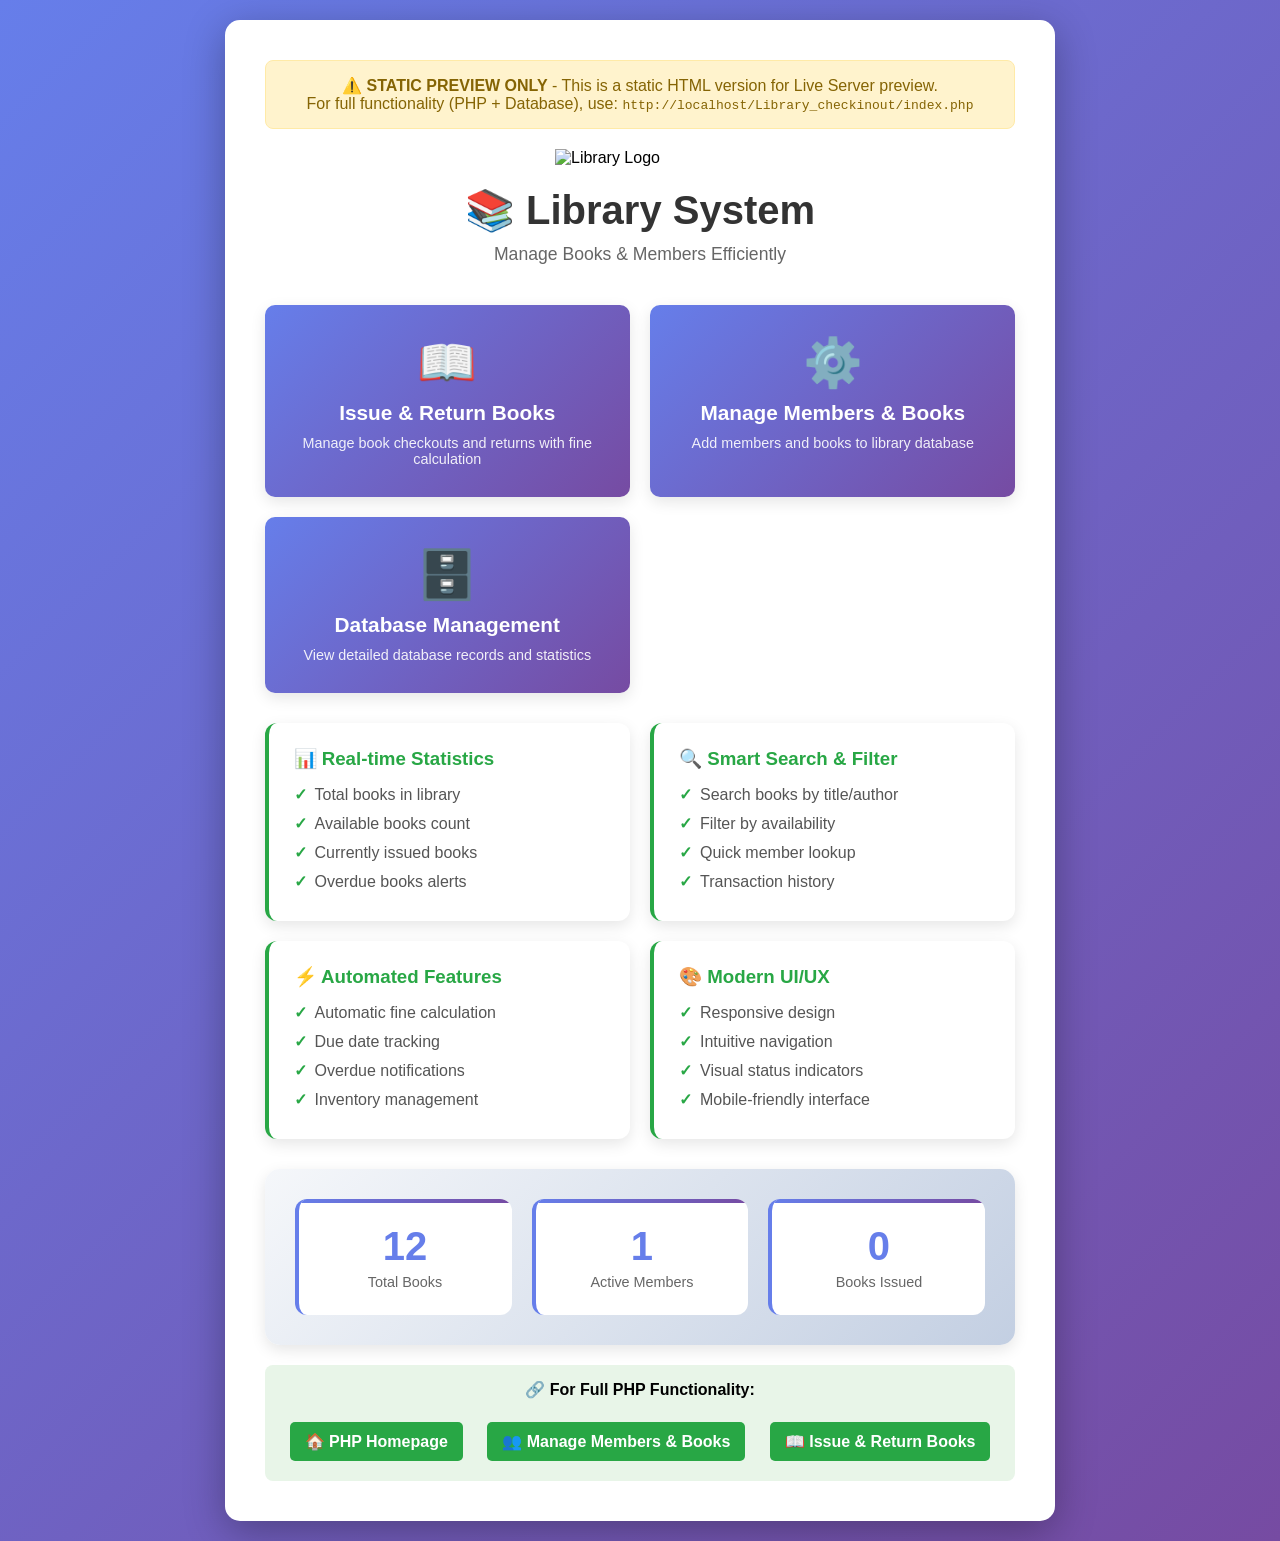
==== index.html @ 7fe64bcc "Add files via upload" ====
<!DOCTYPE html>
<html lang="en">
<head>
    <meta charset="UTF-8">
    <meta name="viewport" content="width=device-width, initial-scale=1.0">
    <title>Library Check-in/Check-out System - Static Preview</title>
    <style>
        * { margin: 0; padding: 0; box-sizing: border-box; }
        body {
            font-family: 'Segoe UI', Tahoma, Geneva, Verdana, sans-serif;
            background: linear-gradient(135deg, #667eea 0%, #764ba2 100%);
            min-height: 100vh;
            display: flex;
            justify-content: center;
            align-items: center;
            padding: 20px;
        }
        .container {
            max-width: 1000px;
            background: white;
            border-radius: 15px;
            box-shadow: 0 10px 40px rgba(0,0,0,0.3);
            padding: 40px;
        }
        .logo {
            display: block;
            margin: 0 auto 20px;
            max-width: 170px;
            height: auto;
        }
        h1 {
            text-align: center;
            color: #333;
            margin-bottom: 10px;
            font-size: 2.5em;
        }
        .subtitle {
            text-align: center;
            color: #666;
            margin-bottom: 40px;
            font-size: 1.1em;
        }
        .menu-grid {
            display: grid;
            grid-template-columns: repeat(auto-fit, minmax(250px, 1fr));
            gap: 20px;
            margin-bottom: 30px;
        }
        .menu-card {
            background: linear-gradient(135deg, #667eea 0%, #764ba2 100%);
            padding: 30px;
            border-radius: 10px;
            text-align: center;
            text-decoration: none;
            color: white;
            transition: transform 0.3s, box-shadow 0.3s;
            box-shadow: 0 5px 15px rgba(0,0,0,0.1);
        }
        .menu-card:hover {
            transform: translateY(-5px) scale(1.05);
            box-shadow: 0 15px 35px rgba(0,0,0,0.3);
        }
        .menu-card .icon {
            font-size: 3em;
            margin-bottom: 10px;
            transition: transform 0.3s;
        }
        .menu-card:hover .icon {
            transform: scale(1.2);
        }
        .menu-card h2 {
            font-size: 1.3em;
            margin-bottom: 10px;
        }
        .menu-card p {
            font-size: 0.9em;
            opacity: 0.9;
        }
        .stats {
            background: linear-gradient(135deg, #f5f7fa 0%, #c3cfe2 100%);
            padding: 30px;
            border-radius: 15px;
            display: grid;
            grid-template-columns: repeat(auto-fit, minmax(200px, 1fr));
            gap: 20px;
            margin-top: 30px;
            box-shadow: 0 5px 15px rgba(0,0,0,0.1);
        }
        .stat {
            background: white;
            padding: 25px;
            border-radius: 12px;
            text-align: center;
            border-left: 4px solid #667eea;
            transition: transform 0.3s, box-shadow 0.3s;
            position: relative;
            overflow: hidden;
        }
        .stat::before {
            content: '';
            position: absolute;
            top: 0;
            left: 0;
            right: 0;
            height: 4px;
            background: linear-gradient(90deg, #667eea, #764ba2);
        }
        .stat:hover {
            transform: translateY(-3px);
            box-shadow: 0 8px 25px rgba(0,0,0,0.15);
        }
        .stat-number {
            font-size: 2.5em;
            font-weight: bold;
            color: #667eea;
            margin-bottom: 5px;
            transition: color 0.3s;
        }
        .stat:hover .stat-number {
            color: #764ba2;
        }
        .stat-label {
            color: #666;
            font-size: 0.9em;
            margin-top: 5px;
            font-weight: 500;
        }
        .features {
            margin-top: 30px;
            display: grid;
            grid-template-columns: repeat(auto-fit, minmax(300px, 1fr));
            gap: 20px;
        }
        .feature-card {
            background: white;
            padding: 25px;
            border-radius: 12px;
            box-shadow: 0 5px 15px rgba(0,0,0,0.1);
            border-left: 4px solid #28a745;
        }
        .feature-card h3 {
            color: #28a745;
            margin-bottom: 10px;
        }
        .feature-card ul {
            list-style: none;
            padding: 0;
        }
        .feature-card li {
            padding: 5px 0;
            color: #555;
        }
        .feature-card li::before {
            content: "✓";
            color: #28a745;
            font-weight: bold;
            margin-right: 8px;
        }
        .notice {
            background: #fff3cd;
            color: #856404;
            padding: 15px;
            border-radius: 8px;
            margin-bottom: 20px;
            border: 1px solid #ffeaa7;
            text-align: center;
        }
        .php-links {
            text-align: center;
            margin-top: 20px;
            padding: 15px;
            background: #e8f5e8;
            border-radius: 8px;
        }
        .php-links a {
            display: inline-block;
            margin: 5px 10px;
            padding: 10px 15px;
            background: #28a745;
            color: white;
            text-decoration: none;
            border-radius: 5px;
            font-weight: bold;
        }
        .php-links a:hover {
            background: #218838;
        }
    </style>
</head>
<body>
<div class="container">
    <div class="notice">
        ⚠️ <strong>STATIC PREVIEW ONLY</strong> - This is a static HTML version for Live Server preview.<br>
        For full functionality (PHP + Database), use: <code>http://localhost/Library_checkinout/index.php</code>
    </div>

    <img src="logo.jpg" alt="Library Logo" class="logo">
    <h1>📚 Library System</h1>
    <p class="subtitle">Manage Books & Members Efficiently</p>

    <div class="menu-grid">
        <a href="#" class="menu-card" onclick="showDemo('issue-return')">
            <div class="icon">📖</div>
            <h2>Issue & Return Books</h2>
            <p>Manage book checkouts and returns with fine calculation</p>
        </a>

        <a href="#" class="menu-card" onclick="showDemo('manage')">
            <div class="icon">⚙️</div>
            <h2>Manage Members & Books</h2>
            <p>Add members and books to library database</p>
        </a>

        <a href="#" class="menu-card" onclick="showDemo('database')">
            <div class="icon">🗄️</div>
            <h2>Database Management</h2>
            <p>View detailed database records and statistics</p>
        </a>
    </div>

    <!-- Features Section -->
    <div class="features">
        <div class="feature-card">
            <h3>📊 Real-time Statistics</h3>
            <ul>
                <li>Total books in library</li>
                <li>Available books count</li>
                <li>Currently issued books</li>
                <li>Overdue books alerts</li>
            </ul>
        </div>
        <div class="feature-card">
            <h3>🔍 Smart Search & Filter</h3>
            <ul>
                <li>Search books by title/author</li>
                <li>Filter by availability</li>
                <li>Quick member lookup</li>
                <li>Transaction history</li>
            </ul>
        </div>
        <div class="feature-card">
            <h3>⚡ Automated Features</h3>
            <ul>
                <li>Automatic fine calculation</li>
                <li>Due date tracking</li>
                <li>Overdue notifications</li>
                <li>Inventory management</li>
            </ul>
        </div>
        <div class="feature-card">
            <h3>🎨 Modern UI/UX</h3>
            <ul>
                <li>Responsive design</li>
                <li>Intuitive navigation</li>
                <li>Visual status indicators</li>
                <li>Mobile-friendly interface</li>
            </ul>
        </div>
    </div>

    <!-- Statistics -->
    <div class="stats">
        <div class="stat">
            <div class="stat-number">--</div>
            <div class="stat-label">Total Books</div>
        </div>

        <div class="stat">
            <div class="stat-number">--</div>
            <div class="stat-label">Active Members</div>
        </div>

        <div class="stat">
            <div class="stat-number">--</div>
            <div class="stat-label">Books Issued</div>
        </div>
    </div>

    <div class="php-links">
        <strong>🔗 For Full PHP Functionality:</strong><br><br>
        <a href="http://localhost/Library_checkinout/index.php">🏠 PHP Homepage</a>
        <a href="http://localhost/Library_checkinout/manage.php">👥 Manage Members & Books</a>
        <a href="http://localhost/Library_checkinout/checkincheckout.php">📖 Issue & Return Books</a>
    </div>
</div>

<script>
// Add interactivity for the preview
document.addEventListener('DOMContentLoaded', function() {
    const cards = document.querySelectorAll('.menu-card');
    cards.forEach(card => {
        card.addEventListener('mouseenter', function() {
            this.style.transform = 'translateY(-5px) scale(1.05)';
        });
        card.addEventListener('mouseleave', function() {
            this.style.transform = 'translateY(0) scale(1)';
        });
    });

    // Animate stats on load
    animateStats();
});

// Demo functions for different sections
function showDemo(section) {
    const messages = {
        'issue-return': '📖 Issue & Return Books Demo\n\n• Select available books from dropdown\n• Choose active members\n• Set issue and due dates\n• Return books with automatic fine calculation\n• View currently issued books with due date warnings\n\n⚠️ This is a static preview. Use PHP version for full functionality!',
        'manage': '⚙️ Manage Members & Books Demo\n\n• Add new library members with contact info\n• Add books with title, author, ISBN, and quantity\n• View all members and their status\n• View all books and availability\n• Edit or deactivate members\n\n⚠️ This is a static preview. Use PHP version for full functionality!',
        'database': '🗄️ Database Management Demo\n\n• View complete transaction history\n• Track book circulation patterns\n• Monitor member activity\n• Generate reports and statistics\n• Database backup and maintenance\n\n⚠️ This is a static preview. Use PHP version for full functionality!'
    };

    alert(messages[section] || 'Demo not available');
}

// Animate statistics
function animateStats() {
    const stats = [
        { element: document.querySelectorAll('.stat-number')[0], target: 25 },
        { element: document.querySelectorAll('.stat-number')[1], target: 12 },
        { element: document.querySelectorAll('.stat-number')[2], target: 5 }
    ];

    stats.forEach((stat, index) => {
        let current = 0;
        const increment = stat.target / 50;
        const timer = setInterval(() => {
            current += increment;
            if (current >= stat.target) {
                current = stat.target;
                clearInterval(timer);
            }
            stat.element.textContent = Math.floor(current);
        }, 50 + (index * 100));
    });
}

// Add click animations to feature cards
document.addEventListener('click', function(e) {
    if (e.target.closest('.feature-card')) {
        const card = e.target.closest('.feature-card');
        card.style.transform = 'scale(0.98)';
        setTimeout(() => {
            card.style.transform = 'scale(1)';
        }, 150);
    }
});
</script>
</body>
</html>
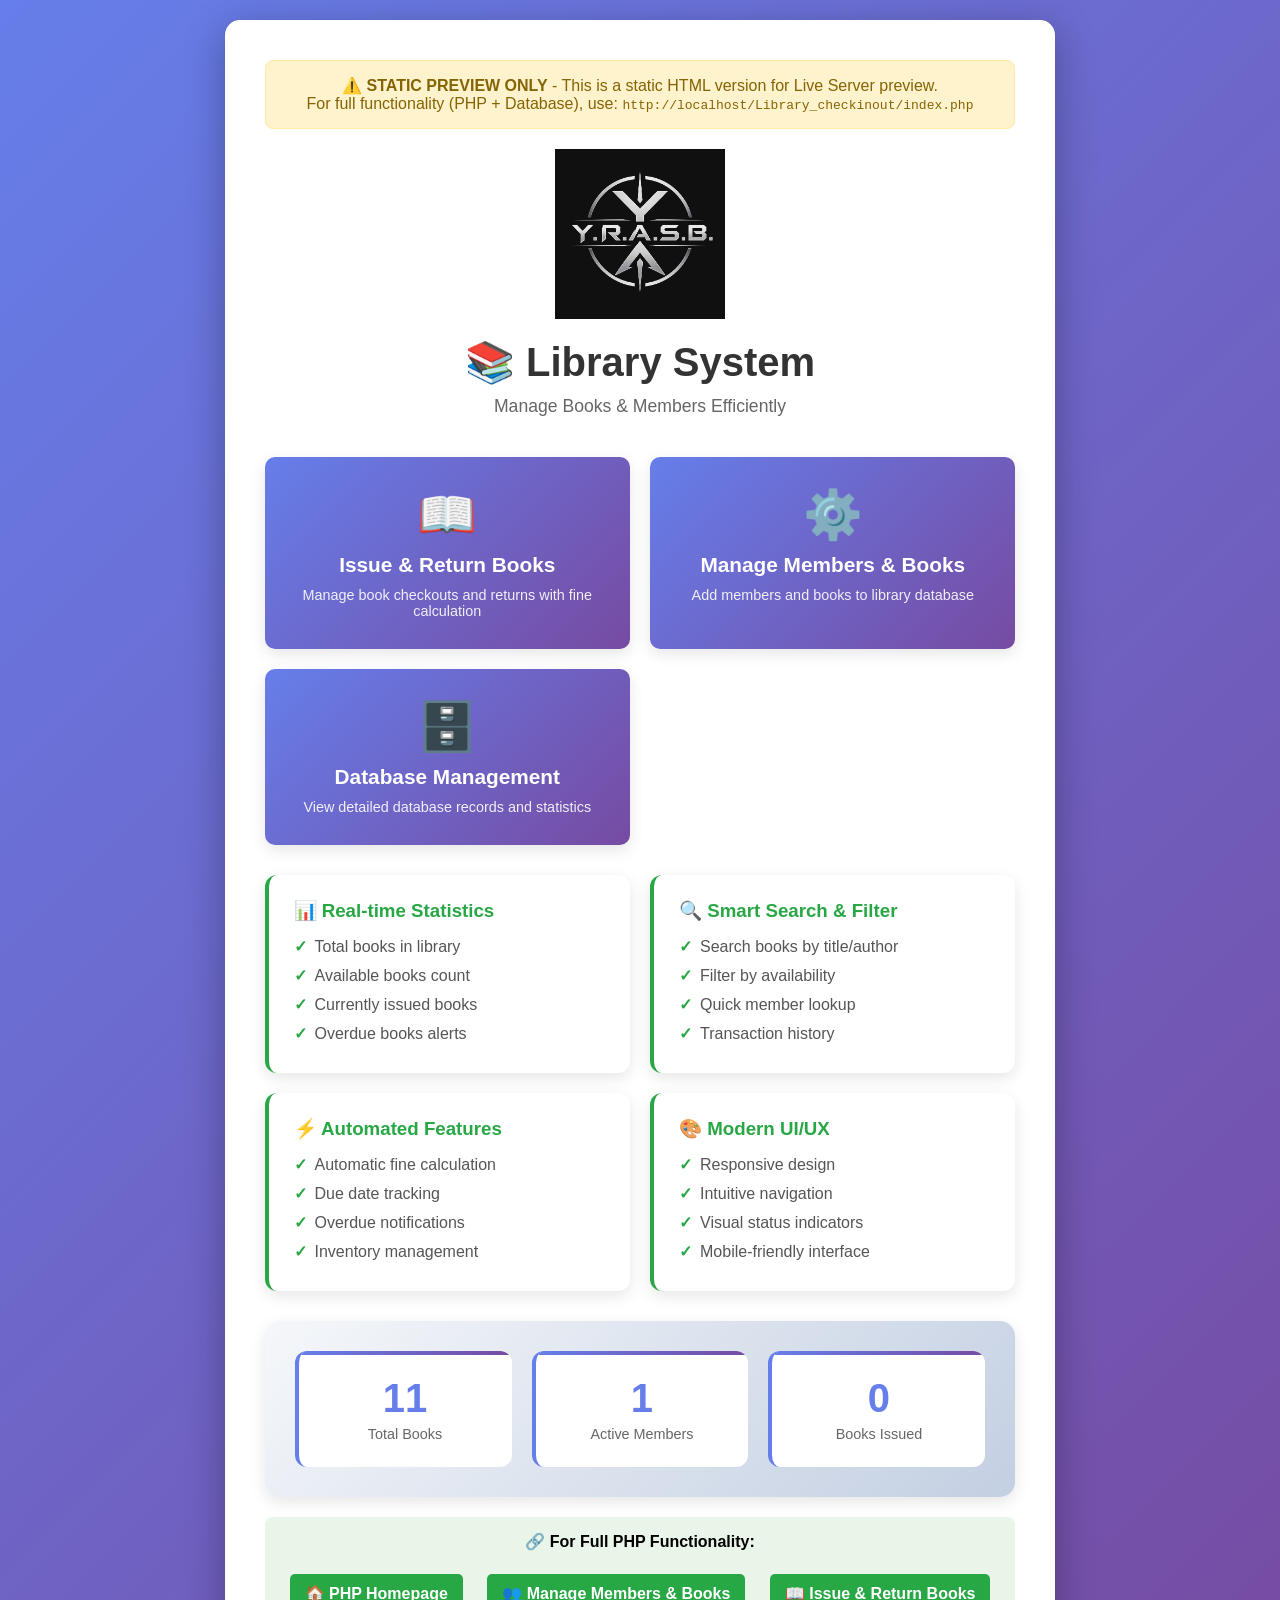
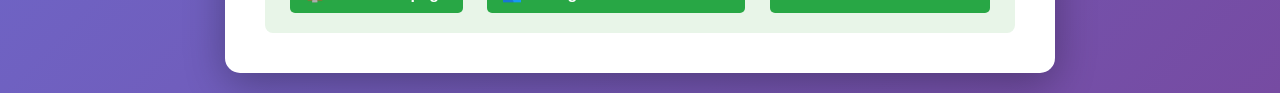
==== commit 54251d47: "Initial commit" ====
--- a/index.html
+++ b/index.html
@@ -1,349 +1,349 @@
-<!DOCTYPE html>
-<html lang="en">
-<head>
-    <meta charset="UTF-8">
-    <meta name="viewport" content="width=device-width, initial-scale=1.0">
-    <title>Library Check-in/Check-out System - Static Preview</title>
-    <style>
-        * { margin: 0; padding: 0; box-sizing: border-box; }
-        body {
-            font-family: 'Segoe UI', Tahoma, Geneva, Verdana, sans-serif;
-            background: linear-gradient(135deg, #667eea 0%, #764ba2 100%);
-            min-height: 100vh;
-            display: flex;
-            justify-content: center;
-            align-items: center;
-            padding: 20px;
-        }
-        .container {
-            max-width: 1000px;
-            background: white;
-            border-radius: 15px;
-            box-shadow: 0 10px 40px rgba(0,0,0,0.3);
-            padding: 40px;
-        }
-        .logo {
-            display: block;
-            margin: 0 auto 20px;
-            max-width: 170px;
-            height: auto;
-        }
-        h1 {
-            text-align: center;
-            color: #333;
-            margin-bottom: 10px;
-            font-size: 2.5em;
-        }
-        .subtitle {
-            text-align: center;
-            color: #666;
-            margin-bottom: 40px;
-            font-size: 1.1em;
-        }
-        .menu-grid {
-            display: grid;
-            grid-template-columns: repeat(auto-fit, minmax(250px, 1fr));
-            gap: 20px;
-            margin-bottom: 30px;
-        }
-        .menu-card {
-            background: linear-gradient(135deg, #667eea 0%, #764ba2 100%);
-            padding: 30px;
-            border-radius: 10px;
-            text-align: center;
-            text-decoration: none;
-            color: white;
-            transition: transform 0.3s, box-shadow 0.3s;
-            box-shadow: 0 5px 15px rgba(0,0,0,0.1);
-        }
-        .menu-card:hover {
-            transform: translateY(-5px) scale(1.05);
-            box-shadow: 0 15px 35px rgba(0,0,0,0.3);
-        }
-        .menu-card .icon {
-            font-size: 3em;
-            margin-bottom: 10px;
-            transition: transform 0.3s;
-        }
-        .menu-card:hover .icon {
-            transform: scale(1.2);
-        }
-        .menu-card h2 {
-            font-size: 1.3em;
-            margin-bottom: 10px;
-        }
-        .menu-card p {
-            font-size: 0.9em;
-            opacity: 0.9;
-        }
-        .stats {
-            background: linear-gradient(135deg, #f5f7fa 0%, #c3cfe2 100%);
-            padding: 30px;
-            border-radius: 15px;
-            display: grid;
-            grid-template-columns: repeat(auto-fit, minmax(200px, 1fr));
-            gap: 20px;
-            margin-top: 30px;
-            box-shadow: 0 5px 15px rgba(0,0,0,0.1);
-        }
-        .stat {
-            background: white;
-            padding: 25px;
-            border-radius: 12px;
-            text-align: center;
-            border-left: 4px solid #667eea;
-            transition: transform 0.3s, box-shadow 0.3s;
-            position: relative;
-            overflow: hidden;
-        }
-        .stat::before {
-            content: '';
-            position: absolute;
-            top: 0;
-            left: 0;
-            right: 0;
-            height: 4px;
-            background: linear-gradient(90deg, #667eea, #764ba2);
-        }
-        .stat:hover {
-            transform: translateY(-3px);
-            box-shadow: 0 8px 25px rgba(0,0,0,0.15);
-        }
-        .stat-number {
-            font-size: 2.5em;
-            font-weight: bold;
-            color: #667eea;
-            margin-bottom: 5px;
-            transition: color 0.3s;
-        }
-        .stat:hover .stat-number {
-            color: #764ba2;
-        }
-        .stat-label {
-            color: #666;
-            font-size: 0.9em;
-            margin-top: 5px;
-            font-weight: 500;
-        }
-        .features {
-            margin-top: 30px;
-            display: grid;
-            grid-template-columns: repeat(auto-fit, minmax(300px, 1fr));
-            gap: 20px;
-        }
-        .feature-card {
-            background: white;
-            padding: 25px;
-            border-radius: 12px;
-            box-shadow: 0 5px 15px rgba(0,0,0,0.1);
-            border-left: 4px solid #28a745;
-        }
-        .feature-card h3 {
-            color: #28a745;
-            margin-bottom: 10px;
-        }
-        .feature-card ul {
-            list-style: none;
-            padding: 0;
-        }
-        .feature-card li {
-            padding: 5px 0;
-            color: #555;
-        }
-        .feature-card li::before {
-            content: "✓";
-            color: #28a745;
-            font-weight: bold;
-            margin-right: 8px;
-        }
-        .notice {
-            background: #fff3cd;
-            color: #856404;
-            padding: 15px;
-            border-radius: 8px;
-            margin-bottom: 20px;
-            border: 1px solid #ffeaa7;
-            text-align: center;
-        }
-        .php-links {
-            text-align: center;
-            margin-top: 20px;
-            padding: 15px;
-            background: #e8f5e8;
-            border-radius: 8px;
-        }
-        .php-links a {
-            display: inline-block;
-            margin: 5px 10px;
-            padding: 10px 15px;
-            background: #28a745;
-            color: white;
-            text-decoration: none;
-            border-radius: 5px;
-            font-weight: bold;
-        }
-        .php-links a:hover {
-            background: #218838;
-        }
-    </style>
-</head>
-<body>
-<div class="container">
-    <div class="notice">
-        ⚠️ <strong>STATIC PREVIEW ONLY</strong> - This is a static HTML version for Live Server preview.<br>
-        For full functionality (PHP + Database), use: <code>http://localhost/Library_checkinout/index.php</code>
-    </div>
-
-    <img src="logo.jpg" alt="Library Logo" class="logo">
-    <h1>📚 Library System</h1>
-    <p class="subtitle">Manage Books & Members Efficiently</p>
-
-    <div class="menu-grid">
-        <a href="#" class="menu-card" onclick="showDemo('issue-return')">
-            <div class="icon">📖</div>
-            <h2>Issue & Return Books</h2>
-            <p>Manage book checkouts and returns with fine calculation</p>
-        </a>
-
-        <a href="#" class="menu-card" onclick="showDemo('manage')">
-            <div class="icon">⚙️</div>
-            <h2>Manage Members & Books</h2>
-            <p>Add members and books to library database</p>
-        </a>
-
-        <a href="#" class="menu-card" onclick="showDemo('database')">
-            <div class="icon">🗄️</div>
-            <h2>Database Management</h2>
-            <p>View detailed database records and statistics</p>
-        </a>
-    </div>
-
-    <!-- Features Section -->
-    <div class="features">
-        <div class="feature-card">
-            <h3>📊 Real-time Statistics</h3>
-            <ul>
-                <li>Total books in library</li>
-                <li>Available books count</li>
-                <li>Currently issued books</li>
-                <li>Overdue books alerts</li>
-            </ul>
-        </div>
-        <div class="feature-card">
-            <h3>🔍 Smart Search & Filter</h3>
-            <ul>
-                <li>Search books by title/author</li>
-                <li>Filter by availability</li>
-                <li>Quick member lookup</li>
-                <li>Transaction history</li>
-            </ul>
-        </div>
-        <div class="feature-card">
-            <h3>⚡ Automated Features</h3>
-            <ul>
-                <li>Automatic fine calculation</li>
-                <li>Due date tracking</li>
-                <li>Overdue notifications</li>
-                <li>Inventory management</li>
-            </ul>
-        </div>
-        <div class="feature-card">
-            <h3>🎨 Modern UI/UX</h3>
-            <ul>
-                <li>Responsive design</li>
-                <li>Intuitive navigation</li>
-                <li>Visual status indicators</li>
-                <li>Mobile-friendly interface</li>
-            </ul>
-        </div>
-    </div>
-
-    <!-- Statistics -->
-    <div class="stats">
-        <div class="stat">
-            <div class="stat-number">--</div>
-            <div class="stat-label">Total Books</div>
-        </div>
-
-        <div class="stat">
-            <div class="stat-number">--</div>
-            <div class="stat-label">Active Members</div>
-        </div>
-
-        <div class="stat">
-            <div class="stat-number">--</div>
-            <div class="stat-label">Books Issued</div>
-        </div>
-    </div>
-
-    <div class="php-links">
-        <strong>🔗 For Full PHP Functionality:</strong><br><br>
-        <a href="http://localhost/Library_checkinout/index.php">🏠 PHP Homepage</a>
-        <a href="http://localhost/Library_checkinout/manage.php">👥 Manage Members & Books</a>
-        <a href="http://localhost/Library_checkinout/checkincheckout.php">📖 Issue & Return Books</a>
-    </div>
-</div>
-
-<script>
-// Add interactivity for the preview
-document.addEventListener('DOMContentLoaded', function() {
-    const cards = document.querySelectorAll('.menu-card');
-    cards.forEach(card => {
-        card.addEventListener('mouseenter', function() {
-            this.style.transform = 'translateY(-5px) scale(1.05)';
-        });
-        card.addEventListener('mouseleave', function() {
-            this.style.transform = 'translateY(0) scale(1)';
-        });
-    });
-
-    // Animate stats on load
-    animateStats();
-});
-
-// Demo functions for different sections
-function showDemo(section) {
-    const messages = {
-        'issue-return': '📖 Issue & Return Books Demo\n\n• Select available books from dropdown\n• Choose active members\n• Set issue and due dates\n• Return books with automatic fine calculation\n• View currently issued books with due date warnings\n\n⚠️ This is a static preview. Use PHP version for full functionality!',
-        'manage': '⚙️ Manage Members & Books Demo\n\n• Add new library members with contact info\n• Add books with title, author, ISBN, and quantity\n• View all members and their status\n• View all books and availability\n• Edit or deactivate members\n\n⚠️ This is a static preview. Use PHP version for full functionality!',
-        'database': '🗄️ Database Management Demo\n\n• View complete transaction history\n• Track book circulation patterns\n• Monitor member activity\n• Generate reports and statistics\n• Database backup and maintenance\n\n⚠️ This is a static preview. Use PHP version for full functionality!'
-    };
-
-    alert(messages[section] || 'Demo not available');
-}
-
-// Animate statistics
-function animateStats() {
-    const stats = [
-        { element: document.querySelectorAll('.stat-number')[0], target: 25 },
-        { element: document.querySelectorAll('.stat-number')[1], target: 12 },
-        { element: document.querySelectorAll('.stat-number')[2], target: 5 }
-    ];
-
-    stats.forEach((stat, index) => {
-        let current = 0;
-        const increment = stat.target / 50;
-        const timer = setInterval(() => {
-            current += increment;
-            if (current >= stat.target) {
-                current = stat.target;
-                clearInterval(timer);
-            }
-            stat.element.textContent = Math.floor(current);
-        }, 50 + (index * 100));
-    });
-}
-
-// Add click animations to feature cards
-document.addEventListener('click', function(e) {
-    if (e.target.closest('.feature-card')) {
-        const card = e.target.closest('.feature-card');
-        card.style.transform = 'scale(0.98)';
-        setTimeout(() => {
-            card.style.transform = 'scale(1)';
-        }, 150);
-    }
-});
-</script>
-</body>
-</html>
+<!DOCTYPE html>
+<html lang="en">
+<head>
+    <meta charset="UTF-8">
+    <meta name="viewport" content="width=device-width, initial-scale=1.0">
+    <title>Library Check-in/Check-out System - Static Preview</title>
+    <style>
+        * { margin: 0; padding: 0; box-sizing: border-box; }
+        body {
+            font-family: 'Segoe UI', Tahoma, Geneva, Verdana, sans-serif;
+            background: linear-gradient(135deg, #667eea 0%, #764ba2 100%);
+            min-height: 100vh;
+            display: flex;
+            justify-content: center;
+            align-items: center;
+            padding: 20px;
+        }
+        .container {
+            max-width: 1000px;
+            background: white;
+            border-radius: 15px;
+            box-shadow: 0 10px 40px rgba(0,0,0,0.3);
+            padding: 40px;
+        }
+        .logo {
+            display: block;
+            margin: 0 auto 20px;
+            max-width: 170px;
+            height: auto;
+        }
+        h1 {
+            text-align: center;
+            color: #333;
+            margin-bottom: 10px;
+            font-size: 2.5em;
+        }
+        .subtitle {
+            text-align: center;
+            color: #666;
+            margin-bottom: 40px;
+            font-size: 1.1em;
+        }
+        .menu-grid {
+            display: grid;
+            grid-template-columns: repeat(auto-fit, minmax(250px, 1fr));
+            gap: 20px;
+            margin-bottom: 30px;
+        }
+        .menu-card {
+            background: linear-gradient(135deg, #667eea 0%, #764ba2 100%);
+            padding: 30px;
+            border-radius: 10px;
+            text-align: center;
+            text-decoration: none;
+            color: white;
+            transition: transform 0.3s, box-shadow 0.3s;
+            box-shadow: 0 5px 15px rgba(0,0,0,0.1);
+        }
+        .menu-card:hover {
+            transform: translateY(-5px) scale(1.05);
+            box-shadow: 0 15px 35px rgba(0,0,0,0.3);
+        }
+        .menu-card .icon {
+            font-size: 3em;
+            margin-bottom: 10px;
+            transition: transform 0.3s;
+        }
+        .menu-card:hover .icon {
+            transform: scale(1.2);
+        }
+        .menu-card h2 {
+            font-size: 1.3em;
+            margin-bottom: 10px;
+        }
+        .menu-card p {
+            font-size: 0.9em;
+            opacity: 0.9;
+        }
+        .stats {
+            background: linear-gradient(135deg, #f5f7fa 0%, #c3cfe2 100%);
+            padding: 30px;
+            border-radius: 15px;
+            display: grid;
+            grid-template-columns: repeat(auto-fit, minmax(200px, 1fr));
+            gap: 20px;
+            margin-top: 30px;
+            box-shadow: 0 5px 15px rgba(0,0,0,0.1);
+        }
+        .stat {
+            background: white;
+            padding: 25px;
+            border-radius: 12px;
+            text-align: center;
+            border-left: 4px solid #667eea;
+            transition: transform 0.3s, box-shadow 0.3s;
+            position: relative;
+            overflow: hidden;
+        }
+        .stat::before {
+            content: '';
+            position: absolute;
+            top: 0;
+            left: 0;
+            right: 0;
+            height: 4px;
+            background: linear-gradient(90deg, #667eea, #764ba2);
+        }
+        .stat:hover {
+            transform: translateY(-3px);
+            box-shadow: 0 8px 25px rgba(0,0,0,0.15);
+        }
+        .stat-number {
+            font-size: 2.5em;
+            font-weight: bold;
+            color: #667eea;
+            margin-bottom: 5px;
+            transition: color 0.3s;
+        }
+        .stat:hover .stat-number {
+            color: #764ba2;
+        }
+        .stat-label {
+            color: #666;
+            font-size: 0.9em;
+            margin-top: 5px;
+            font-weight: 500;
+        }
+        .features {
+            margin-top: 30px;
+            display: grid;
+            grid-template-columns: repeat(auto-fit, minmax(300px, 1fr));
+            gap: 20px;
+        }
+        .feature-card {
+            background: white;
+            padding: 25px;
+            border-radius: 12px;
+            box-shadow: 0 5px 15px rgba(0,0,0,0.1);
+            border-left: 4px solid #28a745;
+        }
+        .feature-card h3 {
+            color: #28a745;
+            margin-bottom: 10px;
+        }
+        .feature-card ul {
+            list-style: none;
+            padding: 0;
+        }
+        .feature-card li {
+            padding: 5px 0;
+            color: #555;
+        }
+        .feature-card li::before {
+            content: "✓";
+            color: #28a745;
+            font-weight: bold;
+            margin-right: 8px;
+        }
+        .notice {
+            background: #fff3cd;
+            color: #856404;
+            padding: 15px;
+            border-radius: 8px;
+            margin-bottom: 20px;
+            border: 1px solid #ffeaa7;
+            text-align: center;
+        }
+        .php-links {
+            text-align: center;
+            margin-top: 20px;
+            padding: 15px;
+            background: #e8f5e8;
+            border-radius: 8px;
+        }
+        .php-links a {
+            display: inline-block;
+            margin: 5px 10px;
+            padding: 10px 15px;
+            background: #28a745;
+            color: white;
+            text-decoration: none;
+            border-radius: 5px;
+            font-weight: bold;
+        }
+        .php-links a:hover {
+            background: #218838;
+        }
+    </style>
+</head>
+<body>
+<div class="container">
+    <div class="notice">
+        ⚠️ <strong>STATIC PREVIEW ONLY</strong> - This is a static HTML version for Live Server preview.<br>
+        For full functionality (PHP + Database), use: <code>http://localhost/Library_checkinout/index.php</code>
+    </div>
+
+    <img src="logo.jpg" alt="Library Logo" class="logo">
+    <h1>📚 Library System</h1>
+    <p class="subtitle">Manage Books & Members Efficiently</p>
+
+    <div class="menu-grid">
+        <a href="#" class="menu-card" onclick="showDemo('issue-return')">
+            <div class="icon">📖</div>
+            <h2>Issue & Return Books</h2>
+            <p>Manage book checkouts and returns with fine calculation</p>
+        </a>
+
+        <a href="#" class="menu-card" onclick="showDemo('manage')">
+            <div class="icon">⚙️</div>
+            <h2>Manage Members & Books</h2>
+            <p>Add members and books to library database</p>
+        </a>
+
+        <a href="#" class="menu-card" onclick="showDemo('database')">
+            <div class="icon">🗄️</div>
+            <h2>Database Management</h2>
+            <p>View detailed database records and statistics</p>
+        </a>
+    </div>
+
+    <!-- Features Section -->
+    <div class="features">
+        <div class="feature-card">
+            <h3>📊 Real-time Statistics</h3>
+            <ul>
+                <li>Total books in library</li>
+                <li>Available books count</li>
+                <li>Currently issued books</li>
+                <li>Overdue books alerts</li>
+            </ul>
+        </div>
+        <div class="feature-card">
+            <h3>🔍 Smart Search & Filter</h3>
+            <ul>
+                <li>Search books by title/author</li>
+                <li>Filter by availability</li>
+                <li>Quick member lookup</li>
+                <li>Transaction history</li>
+            </ul>
+        </div>
+        <div class="feature-card">
+            <h3>⚡ Automated Features</h3>
+            <ul>
+                <li>Automatic fine calculation</li>
+                <li>Due date tracking</li>
+                <li>Overdue notifications</li>
+                <li>Inventory management</li>
+            </ul>
+        </div>
+        <div class="feature-card">
+            <h3>🎨 Modern UI/UX</h3>
+            <ul>
+                <li>Responsive design</li>
+                <li>Intuitive navigation</li>
+                <li>Visual status indicators</li>
+                <li>Mobile-friendly interface</li>
+            </ul>
+        </div>
+    </div>
+
+    <!-- Statistics -->
+    <div class="stats">
+        <div class="stat">
+            <div class="stat-number">--</div>
+            <div class="stat-label">Total Books</div>
+        </div>
+
+        <div class="stat">
+            <div class="stat-number">--</div>
+            <div class="stat-label">Active Members</div>
+        </div>
+
+        <div class="stat">
+            <div class="stat-number">--</div>
+            <div class="stat-label">Books Issued</div>
+        </div>
+    </div>
+
+    <div class="php-links">
+        <strong>🔗 For Full PHP Functionality:</strong><br><br>
+        <a href="http://localhost/Library_checkinout/index.php">🏠 PHP Homepage</a>
+        <a href="http://localhost/Library_checkinout/manage.php">👥 Manage Members & Books</a>
+        <a href="http://localhost/Library_checkinout/checkincheckout.php">📖 Issue & Return Books</a>
+    </div>
+</div>
+
+<script>
+// Add interactivity for the preview
+document.addEventListener('DOMContentLoaded', function() {
+    const cards = document.querySelectorAll('.menu-card');
+    cards.forEach(card => {
+        card.addEventListener('mouseenter', function() {
+            this.style.transform = 'translateY(-5px) scale(1.05)';
+        });
+        card.addEventListener('mouseleave', function() {
+            this.style.transform = 'translateY(0) scale(1)';
+        });
+    });
+
+    // Animate stats on load
+    animateStats();
+});
+
+// Demo functions for different sections
+function showDemo(section) {
+    const messages = {
+        'issue-return': '📖 Issue & Return Books Demo\n\n• Select available books from dropdown\n• Choose active members\n• Set issue and due dates\n• Return books with automatic fine calculation\n• View currently issued books with due date warnings\n\n⚠️ This is a static preview. Use PHP version for full functionality!',
+        'manage': '⚙️ Manage Members & Books Demo\n\n• Add new library members with contact info\n• Add books with title, author, ISBN, and quantity\n• View all members and their status\n• View all books and availability\n• Edit or deactivate members\n\n⚠️ This is a static preview. Use PHP version for full functionality!',
+        'database': '🗄️ Database Management Demo\n\n• View complete transaction history\n• Track book circulation patterns\n• Monitor member activity\n• Generate reports and statistics\n• Database backup and maintenance\n\n⚠️ This is a static preview. Use PHP version for full functionality!'
+    };
+
+    alert(messages[section] || 'Demo not available');
+}
+
+// Animate statistics
+function animateStats() {
+    const stats = [
+        { element: document.querySelectorAll('.stat-number')[0], target: 25 },
+        { element: document.querySelectorAll('.stat-number')[1], target: 12 },
+        { element: document.querySelectorAll('.stat-number')[2], target: 5 }
+    ];
+
+    stats.forEach((stat, index) => {
+        let current = 0;
+        const increment = stat.target / 50;
+        const timer = setInterval(() => {
+            current += increment;
+            if (current >= stat.target) {
+                current = stat.target;
+                clearInterval(timer);
+            }
+            stat.element.textContent = Math.floor(current);
+        }, 50 + (index * 100));
+    });
+}
+
+// Add click animations to feature cards
+document.addEventListener('click', function(e) {
+    if (e.target.closest('.feature-card')) {
+        const card = e.target.closest('.feature-card');
+        card.style.transform = 'scale(0.98)';
+        setTimeout(() => {
+            card.style.transform = 'scale(1)';
+        }, 150);
+    }
+});
+</script>
+</body>
+</html>
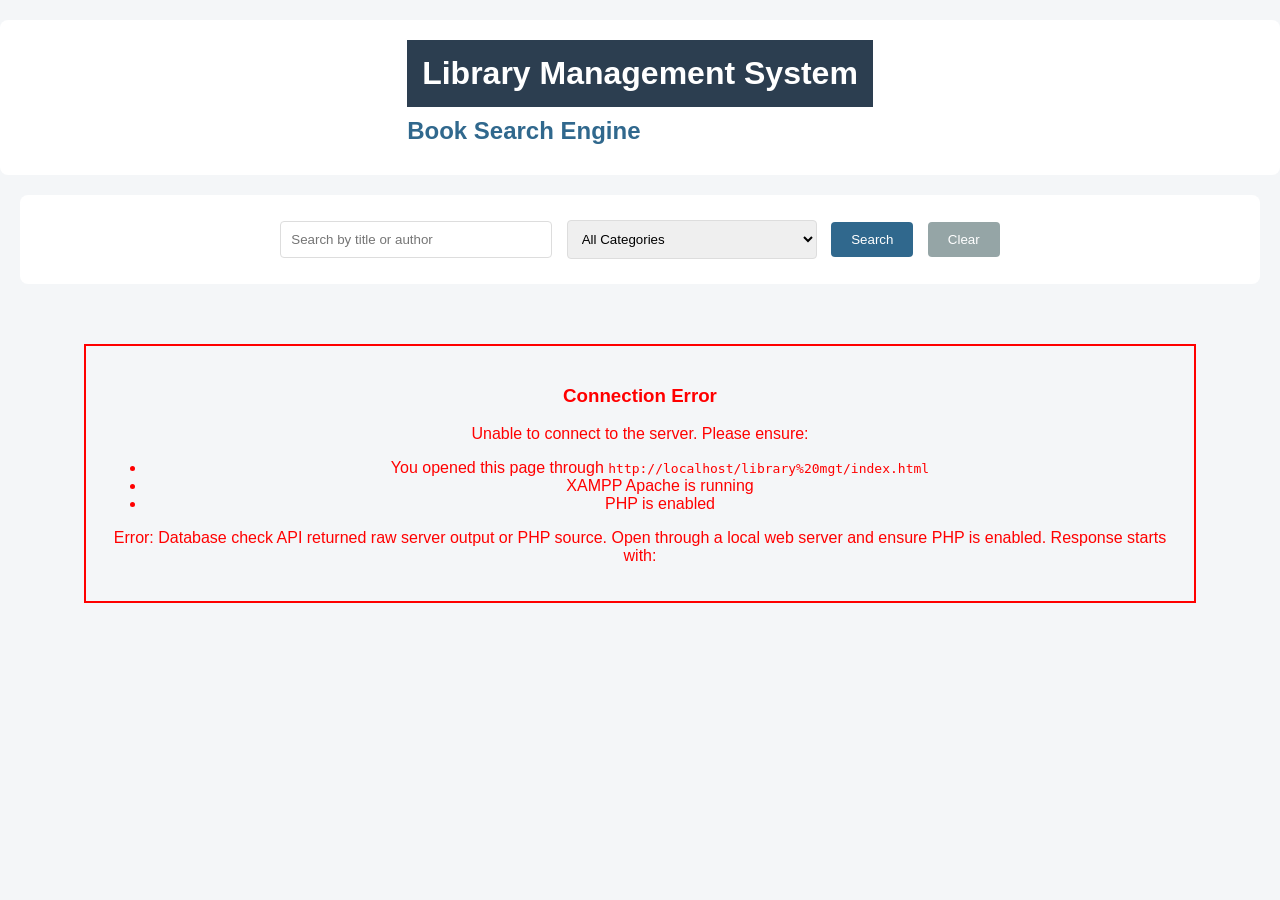
==== commit 893d7919: "Initial commit" ====
--- a/index.html
+++ b/index.html
@@ -1,349 +1,33 @@
 <!DOCTYPE html>
-<html lang="en">
+<html>
 <head>
     <meta charset="UTF-8">
-    <meta name="viewport" content="width=device-width, initial-scale=1.0">
-    <title>Library Check-in/Check-out System - Static Preview</title>
-    <style>
-        * { margin: 0; padding: 0; box-sizing: border-box; }
-        body {
-            font-family: 'Segoe UI', Tahoma, Geneva, Verdana, sans-serif;
-            background: linear-gradient(135deg, #667eea 0%, #764ba2 100%);
-            min-height: 100vh;
-            display: flex;
-            justify-content: center;
-            align-items: center;
-            padding: 20px;
-        }
-        .container {
-            max-width: 1000px;
-            background: white;
-            border-radius: 15px;
-            box-shadow: 0 10px 40px rgba(0,0,0,0.3);
-            padding: 40px;
-        }
-        .logo {
-            display: block;
-            margin: 0 auto 20px;
-            max-width: 170px;
-            height: auto;
-        }
-        h1 {
-            text-align: center;
-            color: #333;
-            margin-bottom: 10px;
-            font-size: 2.5em;
-        }
-        .subtitle {
-            text-align: center;
-            color: #666;
-            margin-bottom: 40px;
-            font-size: 1.1em;
-        }
-        .menu-grid {
-            display: grid;
-            grid-template-columns: repeat(auto-fit, minmax(250px, 1fr));
-            gap: 20px;
-            margin-bottom: 30px;
-        }
-        .menu-card {
-            background: linear-gradient(135deg, #667eea 0%, #764ba2 100%);
-            padding: 30px;
-            border-radius: 10px;
-            text-align: center;
-            text-decoration: none;
-            color: white;
-            transition: transform 0.3s, box-shadow 0.3s;
-            box-shadow: 0 5px 15px rgba(0,0,0,0.1);
-        }
-        .menu-card:hover {
-            transform: translateY(-5px) scale(1.05);
-            box-shadow: 0 15px 35px rgba(0,0,0,0.3);
-        }
-        .menu-card .icon {
-            font-size: 3em;
-            margin-bottom: 10px;
-            transition: transform 0.3s;
-        }
-        .menu-card:hover .icon {
-            transform: scale(1.2);
-        }
-        .menu-card h2 {
-            font-size: 1.3em;
-            margin-bottom: 10px;
-        }
-        .menu-card p {
-            font-size: 0.9em;
-            opacity: 0.9;
-        }
-        .stats {
-            background: linear-gradient(135deg, #f5f7fa 0%, #c3cfe2 100%);
-            padding: 30px;
-            border-radius: 15px;
-            display: grid;
-            grid-template-columns: repeat(auto-fit, minmax(200px, 1fr));
-            gap: 20px;
-            margin-top: 30px;
-            box-shadow: 0 5px 15px rgba(0,0,0,0.1);
-        }
-        .stat {
-            background: white;
-            padding: 25px;
-            border-radius: 12px;
-            text-align: center;
-            border-left: 4px solid #667eea;
-            transition: transform 0.3s, box-shadow 0.3s;
-            position: relative;
-            overflow: hidden;
-        }
-        .stat::before {
-            content: '';
-            position: absolute;
-            top: 0;
-            left: 0;
-            right: 0;
-            height: 4px;
-            background: linear-gradient(90deg, #667eea, #764ba2);
-        }
-        .stat:hover {
-            transform: translateY(-3px);
-            box-shadow: 0 8px 25px rgba(0,0,0,0.15);
-        }
-        .stat-number {
-            font-size: 2.5em;
-            font-weight: bold;
-            color: #667eea;
-            margin-bottom: 5px;
-            transition: color 0.3s;
-        }
-        .stat:hover .stat-number {
-            color: #764ba2;
-        }
-        .stat-label {
-            color: #666;
-            font-size: 0.9em;
-            margin-top: 5px;
-            font-weight: 500;
-        }
-        .features {
-            margin-top: 30px;
-            display: grid;
-            grid-template-columns: repeat(auto-fit, minmax(300px, 1fr));
-            gap: 20px;
-        }
-        .feature-card {
-            background: white;
-            padding: 25px;
-            border-radius: 12px;
-            box-shadow: 0 5px 15px rgba(0,0,0,0.1);
-            border-left: 4px solid #28a745;
-        }
-        .feature-card h3 {
-            color: #28a745;
-            margin-bottom: 10px;
-        }
-        .feature-card ul {
-            list-style: none;
-            padding: 0;
-        }
-        .feature-card li {
-            padding: 5px 0;
-            color: #555;
-        }
-        .feature-card li::before {
-            content: "✓";
-            color: #28a745;
-            font-weight: bold;
-            margin-right: 8px;
-        }
-        .notice {
-            background: #fff3cd;
-            color: #856404;
-            padding: 15px;
-            border-radius: 8px;
-            margin-bottom: 20px;
-            border: 1px solid #ffeaa7;
-            text-align: center;
-        }
-        .php-links {
-            text-align: center;
-            margin-top: 20px;
-            padding: 15px;
-            background: #e8f5e8;
-            border-radius: 8px;
-        }
-        .php-links a {
-            display: inline-block;
-            margin: 5px 10px;
-            padding: 10px 15px;
-            background: #28a745;
-            color: white;
-            text-decoration: none;
-            border-radius: 5px;
-            font-weight: bold;
-        }
-        .php-links a:hover {
-            background: #218838;
-        }
-    </style>
+    <title>LMS - Book Search</title>
+    <link rel="stylesheet" href="style.css">
 </head>
 <body>
-<div class="container">
-    <div class="notice">
-        ⚠️ <strong>STATIC PREVIEW ONLY</strong> - This is a static HTML version for Live Server preview.<br>
-        For full functionality (PHP + Database), use: <code>http://localhost/Library_checkinout/index.php</code>
-    </div>
 
-    <img src="logo.jpg" alt="Library Logo" class="logo">
-    <h1>📚 Library System</h1>
-    <p class="subtitle">Manage Books & Members Efficiently</p>
-
-    <div class="menu-grid">
-        <a href="#" class="menu-card" onclick="showDemo('issue-return')">
-            <div class="icon">📖</div>
-            <h2>Issue & Return Books</h2>
-            <p>Manage book checkouts and returns with fine calculation</p>
-        </a>
-
-        <a href="#" class="menu-card" onclick="showDemo('manage')">
-            <div class="icon">⚙️</div>
-            <h2>Manage Members & Books</h2>
-            <p>Add members and books to library database</p>
-        </a>
-
-        <a href="#" class="menu-card" onclick="showDemo('database')">
-            <div class="icon">🗄️</div>
-            <h2>Database Management</h2>
-            <p>View detailed database records and statistics</p>
-        </a>
-    </div>
-
-    <!-- Features Section -->
-    <div class="features">
-        <div class="feature-card">
-            <h3>📊 Real-time Statistics</h3>
-            <ul>
-                <li>Total books in library</li>
-                <li>Available books count</li>
-                <li>Currently issued books</li>
-                <li>Overdue books alerts</li>
-            </ul>
-        </div>
-        <div class="feature-card">
-            <h3>🔍 Smart Search & Filter</h3>
-            <ul>
-                <li>Search books by title/author</li>
-                <li>Filter by availability</li>
-                <li>Quick member lookup</li>
-                <li>Transaction history</li>
-            </ul>
-        </div>
-        <div class="feature-card">
-            <h3>⚡ Automated Features</h3>
-            <ul>
-                <li>Automatic fine calculation</li>
-                <li>Due date tracking</li>
-                <li>Overdue notifications</li>
-                <li>Inventory management</li>
-            </ul>
-        </div>
-        <div class="feature-card">
-            <h3>🎨 Modern UI/UX</h3>
-            <ul>
-                <li>Responsive design</li>
-                <li>Intuitive navigation</li>
-                <li>Visual status indicators</li>
-                <li>Mobile-friendly interface</li>
-            </ul>
-        </div>
-    </div>
-
-    <!-- Statistics -->
-    <div class="stats">
-        <div class="stat">
-            <div class="stat-number">--</div>
-            <div class="stat-label">Total Books</div>
-        </div>
-
-        <div class="stat">
-            <div class="stat-number">--</div>
-            <div class="stat-label">Active Members</div>
-        </div>
-
-        <div class="stat">
-            <div class="stat-number">--</div>
-            <div class="stat-label">Books Issued</div>
-        </div>
-    </div>
-
-    <div class="php-links">
-        <strong>🔗 For Full PHP Functionality:</strong><br><br>
-        <a href="http://localhost/Library_checkinout/index.php">🏠 PHP Homepage</a>
-        <a href="http://localhost/Library_checkinout/manage.php">👥 Manage Members & Books</a>
-        <a href="http://localhost/Library_checkinout/checkincheckout.php">📖 Issue & Return Books</a>
+<div class="page-header">
+    <div>
+        <h1>Library Management System</h1>
+        <h2>Book Search Engine</h2>
     </div>
 </div>
 
-<script>
-// Add interactivity for the preview
-document.addEventListener('DOMContentLoaded', function() {
-    const cards = document.querySelectorAll('.menu-card');
-    cards.forEach(card => {
-        card.addEventListener('mouseenter', function() {
-            this.style.transform = 'translateY(-5px) scale(1.05)';
-        });
-        card.addEventListener('mouseleave', function() {
-            this.style.transform = 'translateY(0) scale(1)';
-        });
-    });
+<div class="search-box">
+    <input type="text" id="searchInput" placeholder="Search by title or author">
 
-    // Animate stats on load
-    animateStats();
-});
+    <select id="categoryFilter">
+        <option value="">All Categories</option>
+    </select>
 
-// Demo functions for different sections
-function showDemo(section) {
-    const messages = {
-        'issue-return': '📖 Issue & Return Books Demo\n\n• Select available books from dropdown\n• Choose active members\n• Set issue and due dates\n• Return books with automatic fine calculation\n• View currently issued books with due date warnings\n\n⚠️ This is a static preview. Use PHP version for full functionality!',
-        'manage': '⚙️ Manage Members & Books Demo\n\n• Add new library members with contact info\n• Add books with title, author, ISBN, and quantity\n• View all members and their status\n• View all books and availability\n• Edit or deactivate members\n\n⚠️ This is a static preview. Use PHP version for full functionality!',
-        'database': '🗄️ Database Management Demo\n\n• View complete transaction history\n• Track book circulation patterns\n• Monitor member activity\n• Generate reports and statistics\n• Database backup and maintenance\n\n⚠️ This is a static preview. Use PHP version for full functionality!'
-    };
+    <button onclick="searchBooks()">Search</button>
+    <button onclick="clearSearch()" style="background: #95a5a6;">Clear</button>
+</div>
 
-    alert(messages[section] || 'Demo not available');
-}
+<div id="results"></div>
 
-// Animate statistics
-function animateStats() {
-    const stats = [
-        { element: document.querySelectorAll('.stat-number')[0], target: 25 },
-        { element: document.querySelectorAll('.stat-number')[1], target: 12 },
-        { element: document.querySelectorAll('.stat-number')[2], target: 5 }
-    ];
+<script src="script.js"></script>
 
-    stats.forEach((stat, index) => {
-        let current = 0;
-        const increment = stat.target / 50;
-        const timer = setInterval(() => {
-            current += increment;
-            if (current >= stat.target) {
-                current = stat.target;
-                clearInterval(timer);
-            }
-            stat.element.textContent = Math.floor(current);
-        }, 50 + (index * 100));
-    });
-}
-
-// Add click animations to feature cards
-document.addEventListener('click', function(e) {
-    if (e.target.closest('.feature-card')) {
-        const card = e.target.closest('.feature-card');
-        card.style.transform = 'scale(0.98)';
-        setTimeout(() => {
-            card.style.transform = 'scale(1)';
-        }, 150);
-    }
-});
-</script>
 </body>
-</html>
+</html>
--- a/style.css
+++ b/style.css
@@ -0,0 +1,285 @@
+body {
+    font-family: Arial, sans-serif;
+    background: #f4f6f8;
+    margin: 0;
+    padding: 0;
+}
+
+h1 {
+    background: #2c3e50;
+    color: white;
+    padding: 15px;
+    margin: 0;
+}
+
+h2 {
+    color: #30688d;
+    margin: 10px 0;
+}
+
+.search-box {
+    margin: 20px;
+    text-align: center;
+    padding: 20px;
+    background: white;
+    border-radius: 8px;
+}
+
+input, select {
+    padding: 10px;
+    margin: 5px;
+    width: 250px;
+    border: 1px solid #ddd;
+    border-radius: 4px;
+}
+
+button {
+    padding: 10px 20px;
+    background: #30688d;
+    color: white;
+    border: none;
+    cursor: pointer;
+    border-radius: 4px;
+    margin: 5px;
+}
+
+button:hover {
+    background: #2980b9;
+}
+
+.page-header {
+    display: flex;
+    align-items: center;
+    justify-content: center;
+    gap: 20px;
+    margin: 20px 0;
+    padding: 20px;
+    background: white;
+    border-radius: 8px;
+}
+
+.admin-header {
+    justify-content: flex-start;
+    padding-left: 20px;
+}
+
+#results {
+    width: 90%;
+    margin: auto;
+    padding: 20px;
+}
+
+.book {
+    background: white;
+    margin: 10px;
+    padding: 15px;
+    border-radius: 8px;
+    text-align: left;
+    box-shadow: 0 2px 4px rgba(0,0,0,0.1);
+}
+
+.available {
+    color: green;
+    font-weight: bold;
+}
+
+.not-available {
+    color: red;
+    font-weight: bold;
+}
+
+.books-table {
+    width: 100%;
+    border-collapse: collapse;
+    margin-top: 20px;
+    background: white;
+    border-radius: 8px;
+    overflow: hidden;
+    box-shadow: 0 2px 4px rgba(0,0,0,0.1);
+}
+
+.books-table th, .books-table td {
+    padding: 12px;
+    text-align: left;
+    border-bottom: 1px solid #ddd;
+}
+
+.books-table th {
+    background: #34495e;
+    color: white;
+    font-weight: bold;
+}
+
+.books-table tr:hover {
+    background: #f5f5f5;
+}
+
+.status-badge {
+    padding: 5px 10px;
+    border-radius: 4px;
+    font-size: 12px;
+    font-weight: bold;
+}
+
+.status-available {
+    background: #d5f4e6;
+    color: #27ae60;
+}
+
+.status-not-available {
+    background: #fadbd8;
+    color: #e74c3c;
+}
+
+/* Admin Panel Styles */
+.admin-container {
+    max-width: 1200px;
+    margin: 0 auto;
+    padding: 20px;
+}
+
+.tabs {
+    display: flex;
+    gap: 10px;
+    margin: 20px 0;
+    border-bottom: 2px solid #ddd;
+}
+
+.tab-button {
+    padding: 10px 20px;
+    background: #f0f0f0;
+    border: none;
+    cursor: pointer;
+    font-size: 16px;
+    border-bottom: 3px solid transparent;
+    border-radius: 4px 4px 0 0;
+}
+
+.tab-button.active {
+    background: #30688d;
+    color: white;
+    border-bottom-color: #30688d;
+}
+
+.tab-button:hover {
+    background: #e0e0e0;
+}
+
+.tab-button.active:hover {
+    background: #30688d;
+}
+
+.tab-content {
+    display: none;
+    padding: 20px;
+    background: white;
+    border-radius: 8px;
+}
+
+.tab-content.active {
+    display: block;
+}
+
+.form-group {
+    margin: 15px 0;
+}
+
+.form-group label {
+    display: block;
+    margin-bottom: 5px;
+    font-weight: bold;
+}
+
+.form-group input,
+.form-group select,
+.form-group textarea {
+    width: 100%;
+    padding: 8px;
+    border: 1px solid #ddd;
+    border-radius: 4px;
+    box-sizing: border-box;
+}
+
+.form-actions {
+    display: flex;
+    gap: 10px;
+    margin-top: 20px;
+}
+
+.btn-save, .btn-cancel, .btn-delete, .btn-edit, .btn-remove {
+    padding: 10px 20px;
+    border: none;
+    cursor: pointer;
+    border-radius: 4px;
+    font-size: 14px;
+}
+
+.btn-save {
+    background: #27ae60;
+    color: white;
+}
+
+.btn-save:hover {
+    background: #229954;
+}
+
+.btn-cancel {
+    background: #95a5a6;
+    color: white;
+}
+
+.btn-cancel:hover {
+    background: #7f8c8d;
+}
+
+.btn-delete, .btn-remove {
+    background: #e74c3c;
+    color: white;
+    padding: 5px 10px;
+    font-size: 12px;
+    margin: 2px;
+}
+
+.btn-delete:hover, .btn-remove:hover {
+    background: #c0392b;
+}
+
+.btn-edit {
+    background: #3498db;
+    color: white;
+    padding: 5px 10px;
+    font-size: 12px;
+    margin: 2px;
+}
+
+.btn-edit:hover {
+    background: #2980b9;
+}
+
+.alert {
+    padding: 12px;
+    margin: 10px 0;
+    border-radius: 4px;
+}
+
+.alert-success {
+    background: #d5f4e6;
+    color: #27ae60;
+    border: 1px solid #27ae60;
+}
+
+.alert-error {
+    background: #fadbd8;
+    color: #e74c3c;
+    border: 1px solid #e74c3c;
+}
+
+.checkbox-group {
+    display: flex;
+    align-items: center;
+    gap: 10px;
+}
+
+.checkbox-group input[type="checkbox"] {
+    width: auto;
+}
